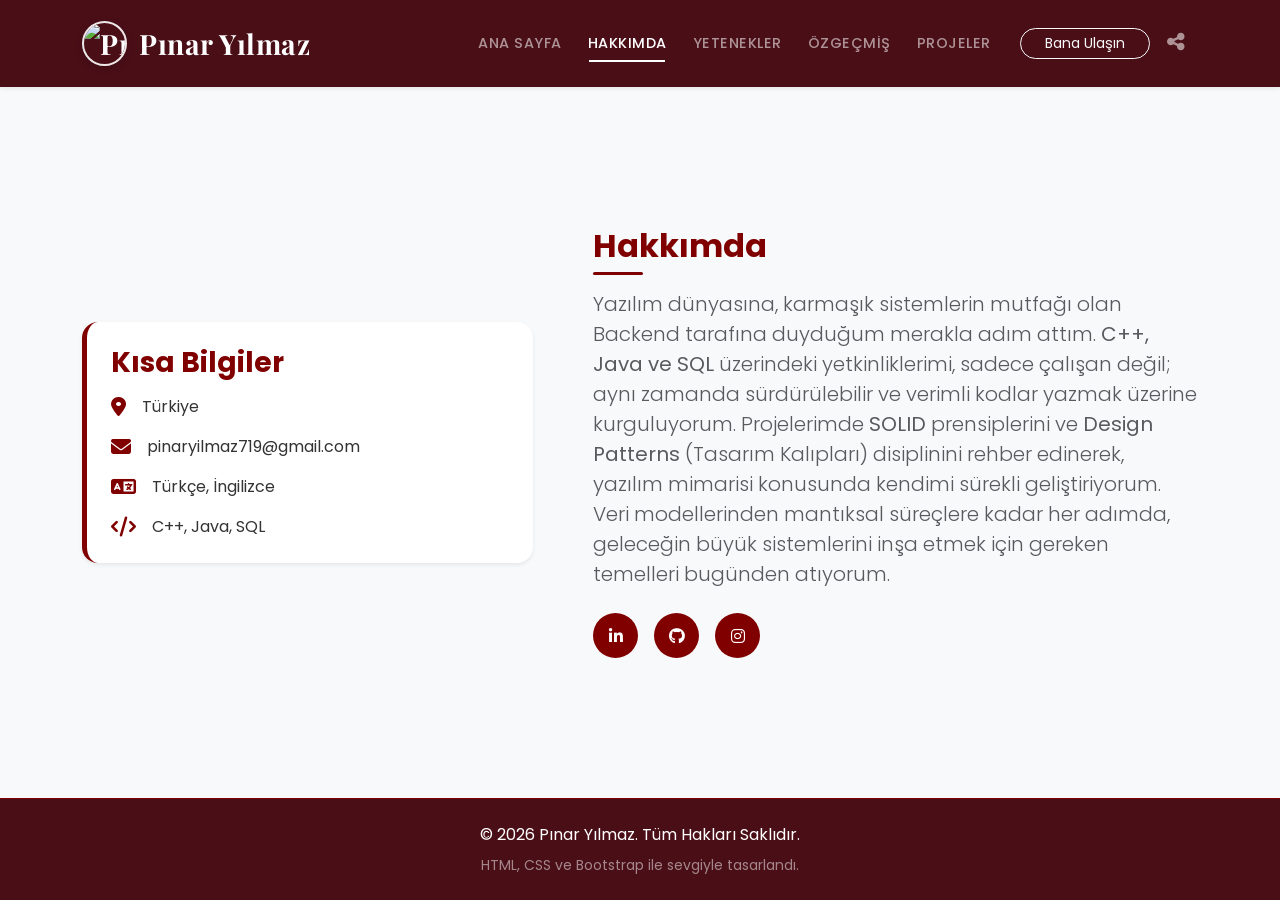
==== about.html @ 0ca94041 "web sitesi dosyaları eklendi" ====
<!DOCTYPE html>
<html lang="tr">
<head>
    <meta charset="UTF-8">
    <meta name="viewport" content="width=device-width, initial-scale=1.0">
    <title>Hakkımda | Pınar Yılmaz</title>
    <link href="https://cdn.jsdelivr.net/npm/bootstrap@5.3.0/dist/css/bootstrap.min.css" rel="stylesheet">
    <link rel="stylesheet" href="https://cdnjs.cloudflare.com/ajax/libs/font-awesome/6.4.0/css/all.min.css">
    <link href="https://fonts.googleapis.com/css2?family=Poppins:wght@300;400;500;600;700&display=swap" rel="stylesheet">
    <link href="https://fonts.googleapis.com/css2?family=Playfair+Display:ital,wght@0,600;0,700;0,800;1,600&display=swap" rel="stylesheet">
    <link rel="stylesheet" href="style.css">
</head>
<body class="d-flex flex-column min-vh-100">
    <nav class="navbar navbar-expand-lg navbar-dark bg-bordo shadow-sm" style="background-color: var(--bordo-dark) !important;">
        <div class="container">
            <a class="navbar-brand fw-bold name-title fs-3 d-flex align-items-center" href="index.html">
                <img src="profile.jpg.jpeg" alt="Pınar Yılmaz" class="navbar-brand-img">
                Pınar Yılmaz
            </a>
            <button class="navbar-toggler border-0" type="button" data-bs-toggle="collapse" data-bs-target="#navbarNav">
                <span class="navbar-toggler-icon"></span>
            </button>
            <div class="collapse navbar-collapse justify-content-end" id="navbarNav">
                <ul class="navbar-nav align-items-center">
                    <li class="nav-item"><a class="nav-link" href="index.html">Ana Sayfa</a></li>
                    <li class="nav-item"><a class="nav-link active" href="about.html">Hakkımda</a></li>
                    <li class="nav-item"><a class="nav-link" href="skills.html">Yetenekler</a></li>
                    <li class="nav-item"><a class="nav-link" href="resume.html">Özgeçmiş</a></li>
                    <li class="nav-item"><a class="nav-link" href="projects.html">Projeler</a></li>
                    <li class="nav-item mt-3 mt-lg-0 ms-lg-3"><a class="btn btn-outline-light btn-sm px-4 rounded-pill" href="contact.html">Bana Ulaşın</a></li>
                    <!-- Paylaş Butonu -->
                    <li class="nav-item ms-1">
                        <button class="btn btn-link nav-link px-2" onclick="shareWebsite()" title="Siteyi Paylaş">
                            <i class="fas fa-share-nodes fs-5"></i>
                        </button>
                    </li>
                </ul>
            </div>
        </div>
    </nav>
    <section class="py-6 bg-light flex-grow-1 d-flex align-items-center">
        <div class="container py-5">
            <div class="row align-items-center">
                <div class="col-lg-5 mb-5 mb-lg-0 position-relative">
                    <div class="about-card p-4 bg-white rounded-4 shadow-sm border-start border-5 border-bordo">
                        <h3 class="text-bordo fw-bold mb-3">Kısa Bilgiler</h3>
                        <ul class="list-unstyled mb-0">
                            <li class="mb-3 d-flex align-items-center"><i class="fas fa-map-marker-alt text-bordo me-3 fs-5 w-20px text-center"></i><span>Türkiye</span></li>
                            <li class="mb-3 d-flex align-items-center"><i class="fas fa-envelope text-bordo me-3 fs-5 w-20px text-center"></i><span>pinaryilmaz719@gmail.com</span></li>
                            <li class="mb-3 d-flex align-items-center"><i class="fas fa-language text-bordo me-3 fs-5 w-20px text-center"></i> <span>Türkçe, İngilizce</span></li>
                            <li class="d-flex align-items-center"><i class="fas fa-code text-bordo me-3 fs-5 w-20px text-center"></i> <span>C++, Java, SQL</span></li>
                        </ul>
                    </div>
                </div>
                <div class="col-lg-7 ps-lg-5">
                    <h2 class="text-bordo fw-bold mb-4 position-relative section-title">Hakkımda</h2>
                    <p class="lead mb-4 text-muted">
                        Yazılım dünyasına, karmaşık sistemlerin mutfağı olan Backend tarafına duyduğum merakla adım attım. <strong>C++, Java ve SQL</strong> üzerindeki yetkinliklerimi, sadece çalışan değil; aynı zamanda sürdürülebilir ve verimli kodlar yazmak üzerine kurguluyorum. Projelerimde <strong>SOLID</strong> prensiplerini ve <strong>Design Patterns</strong> (Tasarım Kalıpları) disiplinini rehber edinerek, yazılım mimarisi konusunda kendimi sürekli geliştiriyorum. Veri modellerinden mantıksal süreçlere kadar her adımda, geleceğin büyük sistemlerini inşa etmek için gereken temelleri bugünden atıyorum.
                    </p>
                    <div class="d-flex gap-3 mt-4">
                        <a href="https://www.linkedin.com/in/pınar-yılmaz-755a79330?utm_source=share_via&utm_content=profile&utm_medium=member_android" target="_blank" class="social-circle bg-bordo text-white"><i class="fab fa-linkedin-in"></i></a>
                        <a href="https://github.com/Pinarylmz" target="_blank" class="social-circle bg-bordo text-white"><i class="fab fa-github"></i></a>
                        <a href="https://www.instagram.com/pinarr.yllmz/" target="_blank" class="social-circle bg-bordo text-white"><i class="fab fa-instagram"></i></a>
                    </div>
                </div>
            </div>
        </div>
    </section>
    <footer class="bg-bordo-dark text-white py-4 border-top border-bordo mt-auto">
        <div class="container text-center">
            <p class="mb-2">&copy; 2026 Pınar Yılmaz. Tüm Hakları Saklıdır.</p>
            <p class="small text-white-50 mb-0">HTML, CSS ve Bootstrap ile sevgiyle tasarlandı.</p>
        </div>
    </footer>
    <script src="https://cdn.jsdelivr.net/npm/bootstrap@5.3.0/dist/js/bootstrap.bundle.min.js"></script>
    <!-- Paylaş Butonu Scripti -->
    <script>
        function shareWebsite() {
            const url = window.location.href;
            if (navigator.share && window.location.protocol === 'https:') {
                navigator.share({
                    title: 'Pınar Yılmaz | Yazılım Geliştirici',
                    text: 'Pınar Yılmaz\'ın portföyünü ve projelerini inceleyin!',
                    url: url
                }).catch(console.error);
            } else {
                const tempInput = document.createElement("input");
                tempInput.value = url;
                document.body.appendChild(tempInput);
                tempInput.select();
                document.execCommand("copy");
                document.body.removeChild(tempInput);
                
                if (window.location.protocol === 'file:') {
                    alert("Siteniz şu an bilgisayarınızda çalıştığı için yerel dosya linkini kopyaladık. Sitenizi internete yüklediğinizde bu buton doğrudan Whatsapp vb. paylaşım menüsünü açacaktır!");
                } else {
                    alert("Site linki kopyalandı! İstediğiniz yerde paylaşabilirsiniz.");
                }
            }
        }
    </script>
</body>
</html>
---- style.css ----
/* Genel Ayarlar */
:root {
    /* Renk Paleti - Bordo ve Beyaz Tonları */
    --bordo-primary: #800000;    /* Klasik Bordo */
    --bordo-dark: #4A0E17;       /* Koyu Bordo */
    --bordo-light: #A52A2A;      /* Açık Bordo */
    --bordo-accent: #9E1B22;     /* Vurgu Bordosu */
    --white-soft: #f8f9fa;       /* Kırık Beyaz / Açık Gri */
    --text-main: #333333;        /* Ana Metin */
    --text-muted: #6c757d;       /* Silik Metin */
}

body {
    font-family: 'Poppins', sans-serif;
    color: var(--text-main);
    overflow-x: hidden;
}

/* Renk Sınıfları */
.bg-bordo {
    background-color: var(--bordo-primary) !important;
}

.bg-bordo-dark {
    background-color: var(--bordo-dark) !important;
}

.bg-bordo-gradient {
    background: linear-gradient(135deg, var(--bordo-primary) 0%, var(--bordo-dark) 100%) !important;
}

.text-bordo {
    color: var(--bordo-primary) !important;
}

.border-bordo {
    border-color: var(--bordo-primary) !important;
}

/* Buton Ayarları */
.btn-bordo {
    background-color: var(--bordo-primary);
    color: white;
    transition: all 0.3s ease;
}

.btn-bordo:hover {
    background-color: var(--bordo-dark);
    color: white;
    transform: translateY(-2px);
    box-shadow: 0 4px 10px rgba(128, 0, 0, 0.3);
}

/* Navbar */
.navbar {
    padding: 1rem 0;
    transition: all 0.4s ease;
}

.navbar-scrolled {
    background-color: rgba(74, 14, 23, 0.95) !important;
    backdrop-filter: blur(10px);
    box-shadow: 0 4px 15px rgba(0,0,0,0.1);
    padding: 0.7rem 0;
}

.navbar-nav .nav-link {
    font-weight: 500;
    text-transform: uppercase;
    font-size: 0.9rem;
    letter-spacing: 0.5px;
    margin: 0 5px;
    position: relative;
}

.navbar-nav .nav-link::after {
    content: '';
    position: absolute;
    width: 0;
    height: 2px;
    bottom: 0;
    left: 50%;
    transform: translateX(-50%);
    background-color: white;
    transition: width 0.3s ease;
}

.navbar-nav .nav-link:hover::after,
.navbar-nav .nav-link.active::after {
    width: 80%;
}

/* Hero Section */
.hero {
    min-height: 100vh;
    padding-top: 76px; /* Navbar yüksekliği */
}

.profile-placeholder {
    width: 280px;
    height: 280px;
    border: 8px solid rgba(255, 255, 255, 0.2);
    transition: all 0.4s ease;
}

.profile-placeholder:hover {
    transform: scale(1.05);
    border-color: rgba(255, 255, 255, 0.5);
    box-shadow: 0 15px 30px rgba(0,0,0,0.2) !important;
}

/* Ortak Bölüm Başlıkları */
.section-title::after {
    content: '';
    position: absolute;
    left: 0;
    bottom: -10px;
    width: 50px;
    height: 3px;
    background-color: var(--bordo-primary);
    border-radius: 2px;
}

.text-center .section-title::after {
    left: 50%;
    transform: translateX(-50%);
}

/* Sosyal Medya İkonları */
.social-circle {
    display: inline-flex;
    align-items: center;
    justify-content: center;
    width: 45px;
    height: 45px;
    border-radius: 50%;
    text-decoration: none;
    transition: all 0.3s ease;
}

.social-circle:hover {
    background-color: var(--bordo-dark) !important;
    transform: translateY(-5px);
    box-shadow: 0 5px 15px rgba(128, 0, 0, 0.3);
}

/* Kart Efektleri */
.transition-all {
    transition: all 0.3s ease;
}

.skill-card:hover {
    transform: translateY(-10px);
    box-shadow: 0 15px 30px rgba(0,0,0,0.1) !important;
    background-color: white !important;
    border-bottom: 3px solid var(--bordo-primary);
}

/* Timeline (Özgeçmiş) */
.timeline {
    border-left: 2px dashed var(--bordo-light);
    padding-left: 20px;
    margin-left: 10px;
}

.timeline-item {
    transition: all 0.3s ease;
}

.timeline-item::before {
    content: '';
    position: absolute;
    width: 16px;
    height: 16px;
    background-color: var(--bordo-primary);
    border: 3px solid white;
    border-radius: 50%;
    left: -31px;
    top: 20px;
    box-shadow: 0 0 0 3px rgba(128, 0, 0, 0.2);
}

.timeline-item:hover {
    transform: translateX(5px);
    box-shadow: 0 10px 25px rgba(0,0,0,0.1) !important;
}

/* Form Input Odaklanma Rengi */
.form-control:focus {
    box-shadow: 0 0 0 0.25rem rgba(128, 0, 0, 0.25);
    border-color: var(--bordo-light);
}

/* Mobil Cihazlar İçin Boğulmayı Önleyici Ek Ayarlar (Responsive) */
@media (max-width: 991.98px) {
    .navbar-collapse {
        background-color: var(--bordo-dark);
        padding: 1rem;
        border-radius: 10px;
        margin-top: 15px;
        box-shadow: 0 10px 20px rgba(0,0,0,0.2);
    }
    
    .hero {
        text-align: center;
        padding-top: 100px;
    }
    
    .profile-placeholder {
        width: 220px;
        height: 220px;
    }
    
    .timeline {
        padding-left: 15px;
    }
    
    .timeline-item::before {
        left: -24px;
    }
}

/* Ekstra küçük ekranlar için */
@media (max-width: 576px) {
    .display-3 {
        font-size: 2.5rem;
    }
    .hero p.lead {
        font-size: 1rem;
    }
    .hero .name-title {
        font-size: 3.2rem;
    }
}

/* Özel İsim Fontu ve Navbar Resmi */
.name-title {
    font-family: 'Playfair Display', serif !important;
    letter-spacing: 0.5px;
}

.hero .name-title {
    font-size: 4.5rem;
}

.navbar-brand-img {
    width: 45px;
    height: 45px;
    border-radius: 50%;
    object-fit: cover;
    border: 2px solid rgba(255, 255, 255, 0.9);
    margin-right: 12px;
    box-shadow: 0 2px 8px rgba(0,0,0,0.15);
}
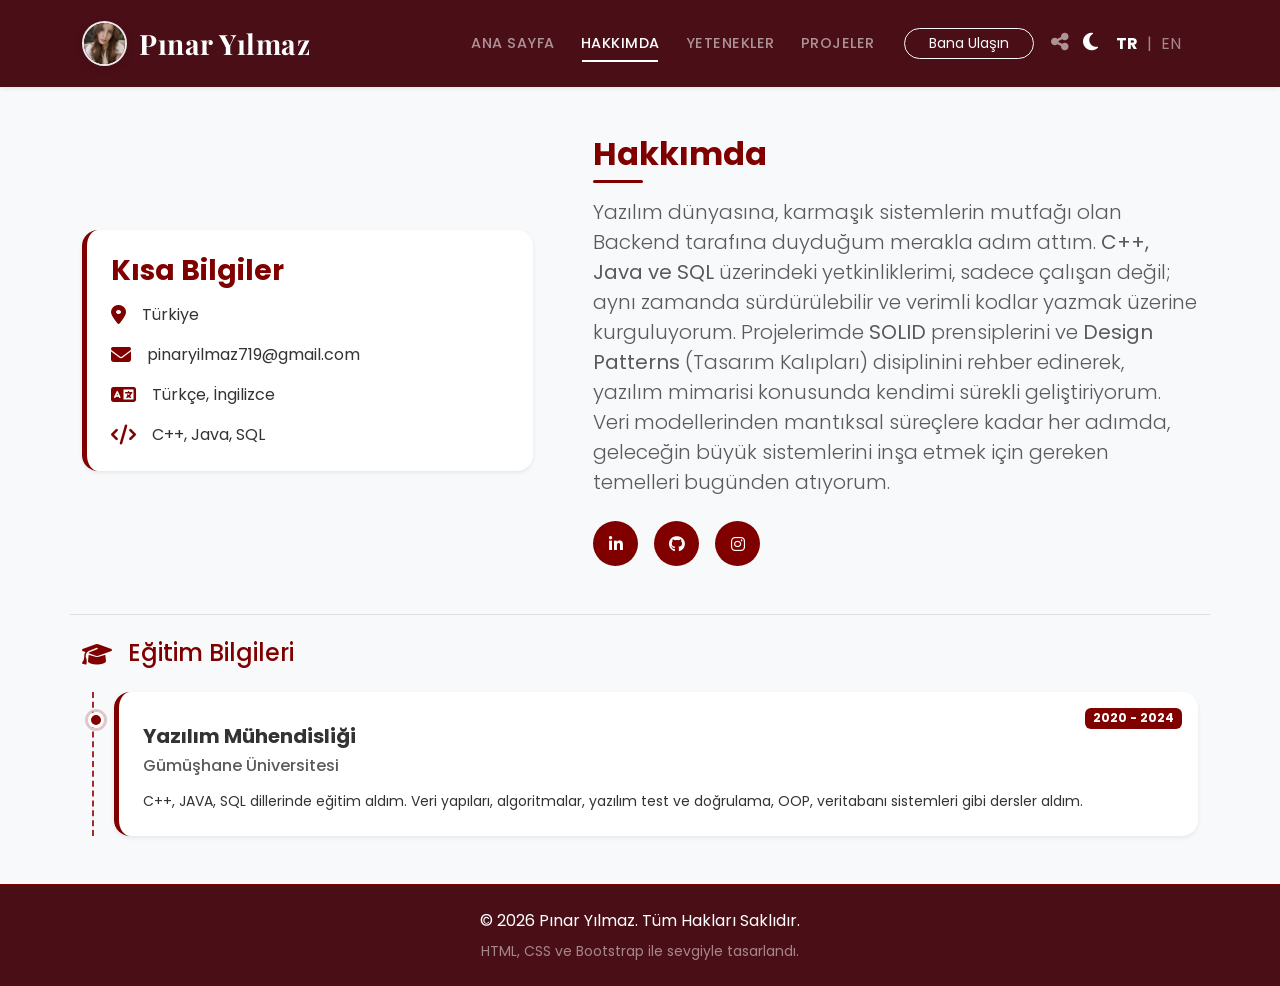
==== commit 6a2aa781: "feat: Kapsamlı UI/UX iyileştirmeleri ve yeni özellikler eklendi - Karanlık mod (Dark Mode) desteği v" ====
--- a/about.html
+++ b/about.html
@@ -8,6 +8,8 @@
     <link rel="stylesheet" href="https://cdnjs.cloudflare.com/ajax/libs/font-awesome/6.4.0/css/all.min.css">
     <link href="https://fonts.googleapis.com/css2?family=Poppins:wght@300;400;500;600;700&display=swap" rel="stylesheet">
     <link href="https://fonts.googleapis.com/css2?family=Playfair+Display:ital,wght@0,600;0,700;0,800;1,600&display=swap" rel="stylesheet">
+    <!-- AOS CSS -->
+    <link href="https://unpkg.com/aos@2.3.1/dist/aos.css" rel="stylesheet">
     <link rel="stylesheet" href="style.css">
 </head>
 <body class="d-flex flex-column min-vh-100">
@@ -17,19 +19,31 @@
                 <img src="profile.jpg.jpeg" alt="Pınar Yılmaz" class="navbar-brand-img">
                 Pınar Yılmaz
             </a>
-            <button class="navbar-toggler border-0" type="button" data-bs-toggle="collapse" data-bs-target="#navbarNav">
-                <span class="navbar-toggler-icon"></span>
-            </button>
-            <div class="collapse navbar-collapse justify-content-end" id="navbarNav">
+            <div class="d-flex align-items-center order-lg-3">
+                <!-- Tema ve Dil Değiştirici -->
+                <div class="d-flex align-items-center me-3">
+                    <button class="btn btn-link text-white text-decoration-none p-0 me-3" onclick="toggleTheme()" title="Karanlık Modu Değiştir">
+                        <i id="theme-icon" class="fas fa-moon fs-5"></i>
+                    </button>
+                    <button id="btn-lang-tr" class="btn btn-link text-white fw-bold text-decoration-none p-0 me-2" onclick="setLanguage('tr')">TR</button>
+                    <span class="text-white-50">|</span>
+                    <button id="btn-lang-en" class="btn btn-link text-white-50 text-decoration-none p-0 ms-2" onclick="setLanguage('en')">EN</button>
+                </div>
+                <!-- Menü Toggler -->
+                <button class="navbar-toggler border-0 p-1" type="button" data-bs-toggle="collapse" data-bs-target="#navbarNav">
+                    <span class="navbar-toggler-icon"></span>
+                </button>
+            </div>
+            <div class="collapse navbar-collapse justify-content-end order-lg-2" id="navbarNav">
                 <ul class="navbar-nav align-items-center">
-                    <li class="nav-item"><a class="nav-link" href="index.html">Ana Sayfa</a></li>
-                    <li class="nav-item"><a class="nav-link active" href="about.html">Hakkımda</a></li>
-                    <li class="nav-item"><a class="nav-link" href="skills.html">Yetenekler</a></li>
-                    <li class="nav-item"><a class="nav-link" href="resume.html">Özgeçmiş</a></li>
-                    <li class="nav-item"><a class="nav-link" href="projects.html">Projeler</a></li>
-                    <li class="nav-item mt-3 mt-lg-0 ms-lg-3"><a class="btn btn-outline-light btn-sm px-4 rounded-pill" href="contact.html">Bana Ulaşın</a></li>
+                    <li class="nav-item"><a class="nav-link" href="index.html" data-i18n="nav_home">Ana Sayfa</a></li>
+                    <li class="nav-item"><a class="nav-link active" href="about.html" data-i18n="nav_about">Hakkımda</a></li>
+                    <li class="nav-item"><a class="nav-link" href="skills.html" data-i18n="nav_skills">Yetenekler</a></li>
+                    <li class="nav-item"><a class="nav-link" href="projects.html" data-i18n="nav_projects">Projeler</a></li>
+                    <li class="nav-item mt-3 mt-lg-0 ms-lg-3"><a class="btn btn-outline-light btn-sm px-4 rounded-pill" href="contact.html" data-i18n="nav_contact">Bana Ulaşın</a></li>
+
                     <!-- Paylaş Butonu -->
-                    <li class="nav-item ms-1">
+                    <li class="nav-item ms-1 mt-2 mt-lg-0">
                         <button class="btn btn-link nav-link px-2" onclick="shareWebsite()" title="Siteyi Paylaş">
                             <i class="fas fa-share-nodes fs-5"></i>
                         </button>
@@ -41,20 +55,20 @@
     <section class="py-6 bg-light flex-grow-1 d-flex align-items-center">
         <div class="container py-5">
             <div class="row align-items-center">
-                <div class="col-lg-5 mb-5 mb-lg-0 position-relative">
+                <div class="col-lg-5 mb-5 mb-lg-0 position-relative" data-aos="fade-right">
                     <div class="about-card p-4 bg-white rounded-4 shadow-sm border-start border-5 border-bordo">
-                        <h3 class="text-bordo fw-bold mb-3">Kısa Bilgiler</h3>
+                        <h3 class="text-bordo fw-bold mb-3" data-i18n="about_short_facts">Kısa Bilgiler</h3>
                         <ul class="list-unstyled mb-0">
-                            <li class="mb-3 d-flex align-items-center"><i class="fas fa-map-marker-alt text-bordo me-3 fs-5 w-20px text-center"></i><span>Türkiye</span></li>
+                            <li class="mb-3 d-flex align-items-center"><i class="fas fa-map-marker-alt text-bordo me-3 fs-5 w-20px text-center"></i><span data-i18n="about_turkey">Türkiye</span></li>
                             <li class="mb-3 d-flex align-items-center"><i class="fas fa-envelope text-bordo me-3 fs-5 w-20px text-center"></i><span>pinaryilmaz719@gmail.com</span></li>
-                            <li class="mb-3 d-flex align-items-center"><i class="fas fa-language text-bordo me-3 fs-5 w-20px text-center"></i> <span>Türkçe, İngilizce</span></li>
+                            <li class="mb-3 d-flex align-items-center"><i class="fas fa-language text-bordo me-3 fs-5 w-20px text-center"></i> <span data-i18n="about_languages">Türkçe, İngilizce</span></li>
                             <li class="d-flex align-items-center"><i class="fas fa-code text-bordo me-3 fs-5 w-20px text-center"></i> <span>C++, Java, SQL</span></li>
                         </ul>
                     </div>
                 </div>
-                <div class="col-lg-7 ps-lg-5">
-                    <h2 class="text-bordo fw-bold mb-4 position-relative section-title">Hakkımda</h2>
-                    <p class="lead mb-4 text-muted">
+                <div class="col-lg-7 ps-lg-5" data-aos="fade-left">
+                    <h2 class="text-bordo fw-bold mb-4 position-relative section-title" data-i18n="about_title">Hakkımda</h2>
+                    <p class="lead mb-4 text-muted" data-i18n="about_desc">
                         Yazılım dünyasına, karmaşık sistemlerin mutfağı olan Backend tarafına duyduğum merakla adım attım. <strong>C++, Java ve SQL</strong> üzerindeki yetkinliklerimi, sadece çalışan değil; aynı zamanda sürdürülebilir ve verimli kodlar yazmak üzerine kurguluyorum. Projelerimde <strong>SOLID</strong> prensiplerini ve <strong>Design Patterns</strong> (Tasarım Kalıpları) disiplinini rehber edinerek, yazılım mimarisi konusunda kendimi sürekli geliştiriyorum. Veri modellerinden mantıksal süreçlere kadar her adımda, geleceğin büyük sistemlerini inşa etmek için gereken temelleri bugünden atıyorum.
                     </p>
                     <div class="d-flex gap-3 mt-4">
@@ -64,14 +78,31 @@
                     </div>
                 </div>
             </div>
+            
+            <!-- Eğitim Bilgileri -->
+            <div class="row mt-5 pt-4 border-top">
+                <div class="col-12" data-aos="fade-up">
+                    <h3 class="h4 text-bordo mb-4 d-flex align-items-center"><i class="fas fa-graduation-cap me-3"></i><span data-i18n="about_edu_title">Eğitim Bilgileri</span></h3>
+                    <div class="timeline">
+                        <div class="timeline-item bg-white p-4 rounded-4 shadow-sm position-relative border-start border-5 border-bordo">
+                            <span class="badge bg-bordo text-white position-absolute top-0 end-0 mt-3 me-3">2020 - 2024</span>
+                            <h5 class="fw-bold mt-2" data-i18n="about_edu_degree">Yazılım Mühendisliği</h5>
+                            <h6 class="text-muted" data-i18n="about_edu_uni">Gümüşhane Üniversitesi</h6>
+                            <p class="mb-0 mt-3 small" data-i18n="about_edu_desc">C++, JAVA, SQL dillerinde eğitim aldım. Veri yapıları, algoritmalar, yazılım test ve doğrulama, OOP, veritabanı sistemleri gibi dersler aldım.</p>
+                        </div>
+                    </div>
+                </div>
+            </div>
         </div>
     </section>
     <footer class="bg-bordo-dark text-white py-4 border-top border-bordo mt-auto">
         <div class="container text-center">
-            <p class="mb-2">&copy; 2026 Pınar Yılmaz. Tüm Hakları Saklıdır.</p>
-            <p class="small text-white-50 mb-0">HTML, CSS ve Bootstrap ile sevgiyle tasarlandı.</p>
+            <p class="mb-2" data-i18n="footer_rights">&copy; 2026 Pınar Yılmaz. Tüm Hakları Saklıdır.</p>
+            <p class="small text-white-50 mb-0" data-i18n="footer_made_with">HTML, CSS ve Bootstrap ile sevgiyle tasarlandı.</p>
         </div>
     </footer>
+    <!-- AOS JS -->
+    <script src="https://unpkg.com/aos@2.3.1/dist/aos.js"></script>
     <script src="https://cdn.jsdelivr.net/npm/bootstrap@5.3.0/dist/js/bootstrap.bundle.min.js"></script>
     <!-- Paylaş Butonu Scripti -->
     <script>
@@ -99,5 +130,8 @@
             }
         }
     </script>
+    <!-- Dil Desteği Scriptleri -->
+    <script src="translations.js"></script>
+    <script src="language.js"></script>
 </body>
 </html>
--- a/style.css
+++ b/style.css
@@ -5,15 +5,60 @@
     --bordo-dark: #4A0E17;       /* Koyu Bordo */
     --bordo-light: #A52A2A;      /* Açık Bordo */
     --bordo-accent: #9E1B22;     /* Vurgu Bordosu */
-    --white-soft: #f8f9fa;       /* Kırık Beyaz / Açık Gri */
+    
+    /* Tema Renkleri (Varsayılan Açık Tema) */
+    --bg-main: #ffffff;
+    --bg-secondary: #f8f9fa;
+    --bg-card: #ffffff;
     --text-main: #333333;        /* Ana Metin */
     --text-muted: #6c757d;       /* Silik Metin */
+    --border-color: #dee2e6;
+}
+
+[data-theme="dark"] {
+    --bg-main: #121212;
+    --bg-secondary: #1e1e1e;
+    --bg-card: #252525;
+    --text-main: #f8f9fa;
+    --text-muted: #adb5bd;
+    --border-color: #343a40;
+    --bordo-primary: #9E1B22; /* Karanlıkta daha parlak bir bordo */
 }
 
 body {
     font-family: 'Poppins', sans-serif;
     color: var(--text-main);
+    background-color: var(--bg-main);
     overflow-x: hidden;
+    transition: background-color 0.3s ease, color 0.3s ease;
+}
+
+/* Karanlık Mod Override Sınıfları */
+[data-theme="dark"] .bg-white { background-color: var(--bg-card) !important; }
+[data-theme="dark"] .bg-light { background-color: var(--bg-secondary) !important; }
+[data-theme="dark"] .text-muted { color: var(--text-muted) !important; }
+[data-theme="dark"] .border-top, [data-theme="dark"] .border-bottom, [data-theme="dark"] .border { border-color: var(--border-color) !important; }
+[data-theme="dark"] .card, [data-theme="dark"] .about-card, [data-theme="dark"] .timeline-item, [data-theme="dark"] .skill-card {
+    background-color: var(--bg-card) !important;
+    color: var(--text-main);
+    box-shadow: 0 .125rem .25rem rgba(0,0,0,.5) !important;
+}
+[data-theme="dark"] .hero-shape path { fill: var(--bg-main) !important; }
+[data-theme="dark"] input.form-control, [data-theme="dark"] textarea.form-control {
+    background-color: var(--bg-secondary) !important;
+    color: var(--text-main) !important;
+}
+[data-theme="dark"] input.form-control::placeholder, [data-theme="dark"] textarea.form-control::placeholder {
+    color: var(--text-muted) !important;
+}
+[data-theme="dark"] .form-label {
+    color: var(--text-main) !important;
+}
+[data-theme="dark"] .contact-info {
+    background-color: var(--bg-secondary) !important;
+}
+[data-theme="dark"] .icon-box {
+    background-color: var(--bg-card) !important;
 }
 
 /* Renk Sınıfları */
